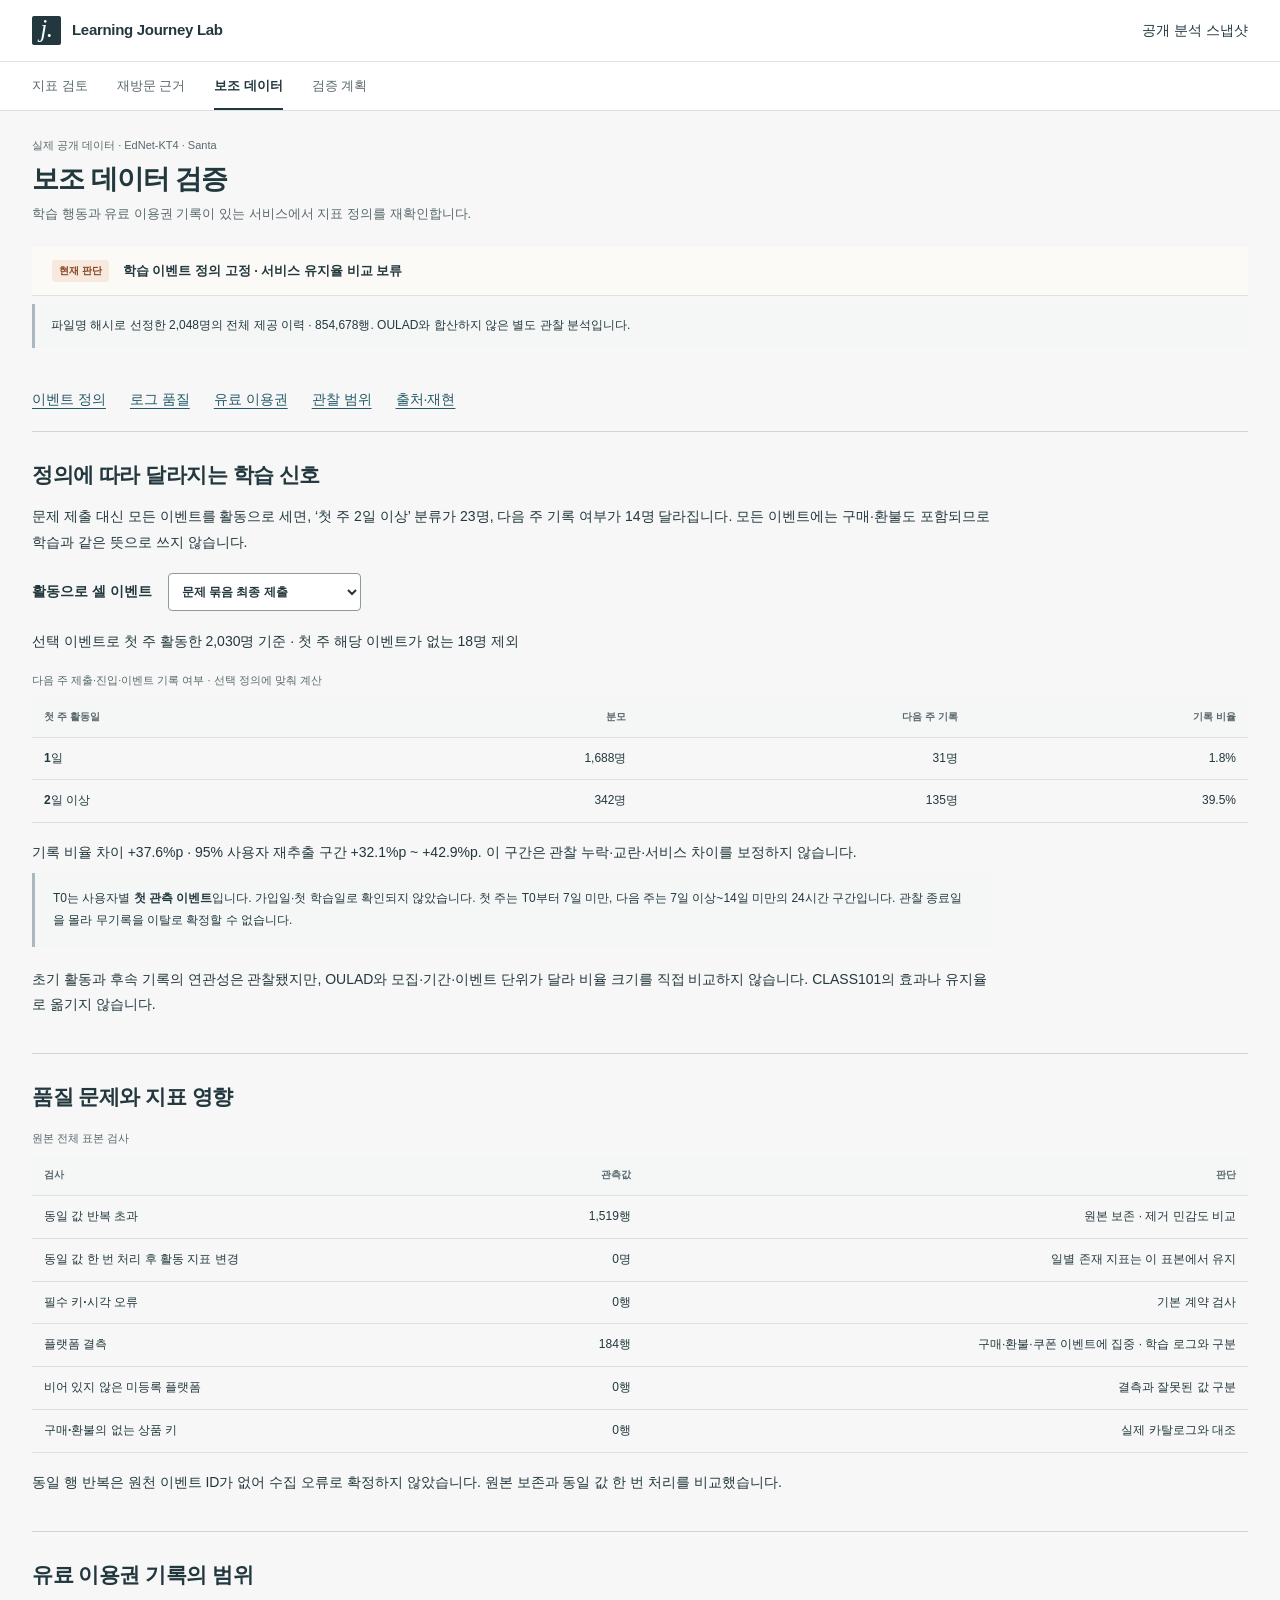
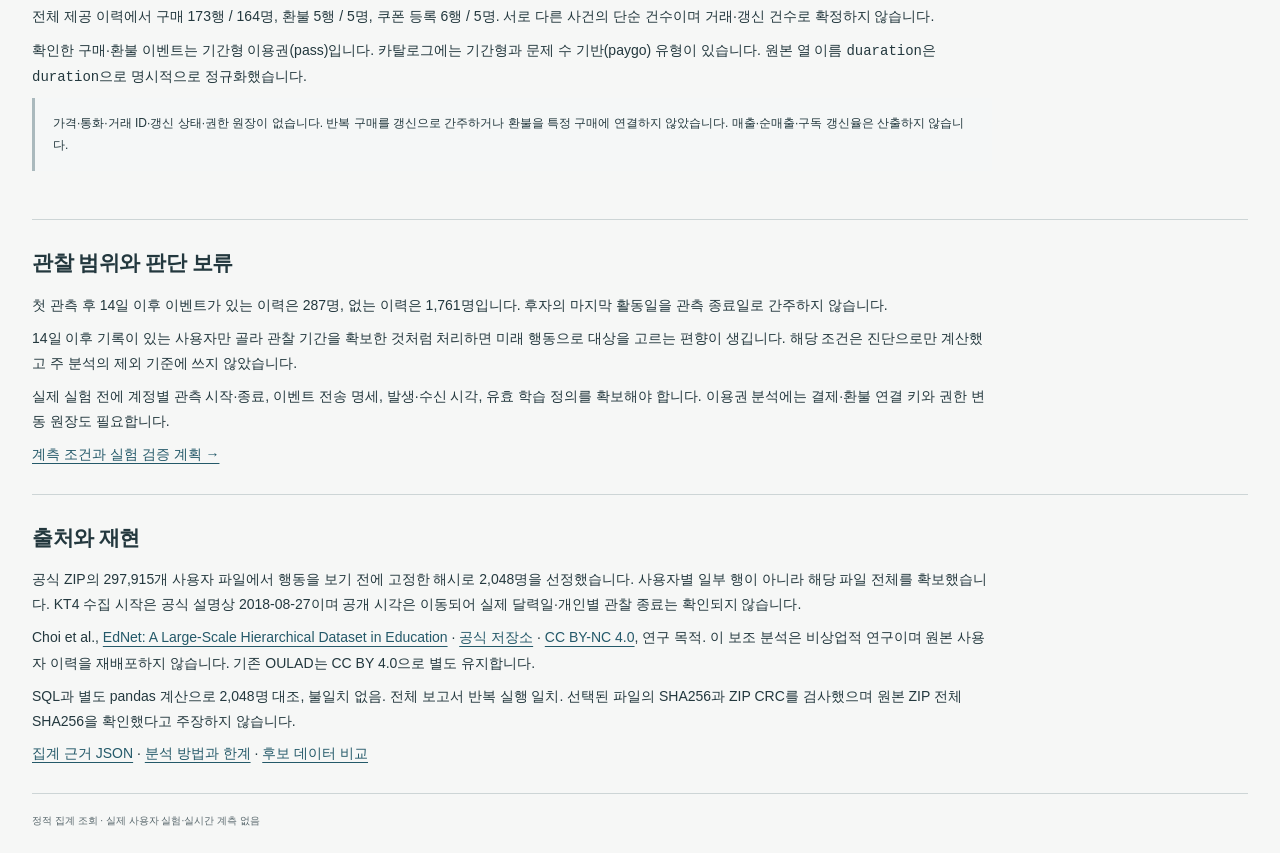
==== web/external.html @ a3a8ba78 "Add pinned EdNet evidence, experiment checks, and honest guided operations practice" ====
<!doctype html><html lang="ko"><head><meta charset="utf-8"><meta name="viewport" content="width=device-width,initial-scale=1"><title>보조 데이터 검증 · Learning Journey Lab</title><link rel="stylesheet" href="style.css"><link rel="stylesheet" href="external.css"><script src="extension-contract.js" defer></script><script src="external.js" defer></script></head><body>
<a class="skip" href="#main">본문으로 이동</a>
<header class="app-header"><a class="brand" href="index.html"><span class="brand-mark" aria-hidden="true">j.</span><span>Learning Journey Lab</span></a><span>공개 분석 스냅샷</span></header>
<nav class="workspace-nav" aria-label="작업 화면"><a href="index.html?view=review">지표 검토</a><a href="index.html?view=analysis">재방문 근거</a><a href="external.html" aria-current="page">보조 데이터</a><a href="index.html?view=plan">검증 계획</a></nav>
<main id="main" tabindex="-1"><div class="page-header"><div><div class="context">실제 공개 데이터 · EdNet-KT4 · Santa</div><h1>보조 데이터 검증</h1><p>학습 행동과 유료 이용권 기록이 있는 서비스에서 지표 정의를 재확인합니다.</p></div></div>
<div id="external-error" class="state" role="alert" hidden><h2>보조 근거 확인 실패</h2><p>파일 연결과 정합성을 확인할 수 없습니다.</p><button id="external-retry" type="button">다시 불러오기</button><a href="index.html?view=analysis">OULAD 분석으로 이동</a></div>
<p id="external-loading" role="status">보조 근거 불러오는 중…</p>
<div id="external-app" hidden>
<div class="decision-strip"><span class="status review">현재 판단</span><strong>학습 이벤트 정의 고정 · 서비스 유지율 비교 보류</strong></div>
<p id="external-summary" class="context-note"></p>
<nav class="evidence-links" aria-label="보조 근거 목차"><a href="#definition">이벤트 정의</a><a href="#quality">로그 품질</a><a href="#payments">유료 이용권</a><a href="#coverage">관찰 범위</a><a href="#source">출처·재현</a></nav>
<section id="definition" class="external-section"><h2>정의에 따라 달라지는 학습 신호</h2><p id="definition-impact"></p><label for="event-definition">활동으로 셀 이벤트 <select id="event-definition"><option value="submit">문제 묶음 최종 제출</option><option value="entry">문제·해설·강의 진입</option><option value="ui">모든 이벤트 · 구매·환불 포함</option></select></label><p id="external-denominator"></p>
<div class="table-wrap" role="region" aria-label="활동군별 다음 주 기록" tabindex="0"><table><caption>다음 주 제출·진입·이벤트 기록 여부 · 선택 정의에 맞춰 계산</caption><thead><tr><th>첫 주 활동일</th><th>분모</th><th>다음 주 기록</th><th>기록 비율</th></tr></thead><tbody id="external-groups"></tbody></table></div><p id="external-difference"></p>
<p class="context-note">T0는 사용자별 <strong>첫 관측 이벤트</strong>입니다. 가입일·첫 학습일로 확인되지 않았습니다. 첫 주는 T0부터 7일 미만, 다음 주는 7일 이상~14일 미만의 24시간 구간입니다. 관찰 종료일을 몰라 무기록을 이탈로 확정할 수 없습니다.</p>
<p>초기 활동과 후속 기록의 연관성은 관찰됐지만, OULAD와 모집·기간·이벤트 단위가 달라 비율 크기를 직접 비교하지 않습니다. CLASS101의 효과나 유지율로 옮기지 않습니다.</p></section>
<section id="quality" class="external-section"><h2>품질 문제와 지표 영향</h2><div class="table-wrap" role="region" aria-label="EdNet 품질 검사" tabindex="0"><table><caption>원본 전체 표본 검사</caption><thead><tr><th>검사</th><th>관측값</th><th>판단</th></tr></thead><tbody id="external-quality"></tbody></table></div><p>동일 행 반복은 원천 이벤트 ID가 없어 수집 오류로 확정하지 않았습니다. 원본 보존과 동일 값 한 번 처리를 비교했습니다.</p></section>
<section id="payments" class="external-section"><h2>유료 이용권 기록의 범위</h2><p id="payment-summary"></p><p>확인한 구매·환불 이벤트는 기간형 이용권(pass)입니다. 카탈로그에는 기간형과 문제 수 기반(paygo) 유형이 있습니다. 원본 열 이름 <code>duaration</code>은 <code>duration</code>으로 명시적으로 정규화했습니다.</p><p class="context-note">가격·통화·거래 ID·갱신 상태·권한 원장이 없습니다. 반복 구매를 갱신으로 간주하거나 환불을 특정 구매에 연결하지 않았습니다. 매출·순매출·구독 갱신율은 산출하지 않습니다.</p></section>
<section id="coverage" class="external-section"><h2>관찰 범위와 판단 보류</h2><p id="coverage-summary"></p><p>14일 이후 기록이 있는 사용자만 골라 관찰 기간을 확보한 것처럼 처리하면 미래 행동으로 대상을 고르는 편향이 생깁니다. 해당 조건은 진단으로만 계산했고 주 분석의 제외 기준에 쓰지 않았습니다.</p><p>실제 실험 전에 계정별 관측 시작·종료, 이벤트 전송 명세, 발생·수신 시각, 유효 학습 정의를 확보해야 합니다. 이용권 분석에는 결제·환불 연결 키와 권한 변동 원장도 필요합니다.</p><a href="index.html?view=plan">계측 조건과 실험 검증 계획 →</a></section>
<section id="source" class="external-section"><h2>출처와 재현</h2><p id="source-summary"></p><p>Choi et al., <a href="https://arxiv.org/abs/1912.03072">EdNet: A Large-Scale Hierarchical Dataset in Education</a> · <a href="https://github.com/riiid/ednet">공식 저장소</a> · <a href="https://creativecommons.org/licenses/by-nc/4.0/">CC BY-NC 4.0</a>, 연구 목적. 이 보조 분석은 비상업적 연구이며 원본 사용자 이력을 재배포하지 않습니다. 기존 OULAD는 CC BY 4.0으로 별도 유지합니다.</p><p id="external-validation"></p><a href="data/ednet_report.json" download>집계 근거 JSON</a> · <a href="https://github.com/sokldjs554/learning-journey-lab/blob/main/docs/ednet-analysis.md">분석 방법과 한계</a> · <a href="https://github.com/sokldjs554/learning-journey-lab/blob/main/docs/data-sources.md">후보 데이터 비교</a></section>
<footer>정적 집계 조회 · 실제 사용자 실험·실시간 계측 없음</footer></div></main></body></html>
---- web/style.css ----
:root{--ink:#23383e;--muted:#59686d;--line:#dce1e1;--paper:#fff;--surface:#f6f7f6;--accent:#a24c25;--accent-bg:#faf0e8;--link:#245969;--blue-bg:#edf3f8}*{box-sizing:border-box}[hidden]{display:none!important}html{scroll-padding-top:20px}body{margin:0;background:var(--surface);color:var(--ink);font:14px/1.65 -apple-system,BlinkMacSystemFont,"Segoe UI","Noto Sans KR",sans-serif}a{color:var(--link);text-underline-offset:4px}button,input,select{font:inherit;color:inherit}button,select{cursor:pointer}button{border:1px solid #c9d2d4;background:white;padding:8px 13px;border-radius:4px;min-height:36px}button:hover{background:#f0f3f3}a:focus-visible,button:focus-visible,select:focus-visible,input:focus-visible,summary:focus-visible,[tabindex]:focus-visible{outline:3px solid #467dba;outline-offset:3px}button[aria-pressed=true]{background:var(--ink);border-color:var(--ink);color:white}.sr-only{position:absolute;width:1px;height:1px;overflow:hidden;clip:rect(0,0,0,0);white-space:nowrap}.skip{position:fixed;top:-100px;left:12px;padding:10px;background:var(--ink);color:white;z-index:30}.skip:focus{top:8px}.app-header{height:62px;background:white;border-bottom:1px solid var(--line);padding:0 32px;display:flex;align-items:center;justify-content:space-between}.brand{display:flex;align-items:center;gap:11px;color:var(--ink);text-decoration:none;font-weight:650;letter-spacing:-.3px;font-size:15px}.brand-mark{width:29px;height:29px;background:var(--ink);color:white;font:italic 25px/25px Georgia;text-align:center;border-radius:2px}.header-meta{display:flex;align-items:center;gap:22px;font-size:11px;color:var(--muted)}.workspace-nav{display:flex;gap:29px;padding:0 32px;background:white;border-bottom:1px solid var(--line);min-height:49px;align-items:stretch}.workspace-nav a{display:flex;align-items:center;text-decoration:none;color:var(--muted);font-size:13px;white-space:nowrap;border-bottom:2px solid transparent;padding:12px 0 10px}.workspace-nav a[aria-current=page]{color:var(--ink);border-bottom-color:var(--ink);font-weight:700}.workspace-nav .lab-nav{margin-left:auto;color:#45627b}.lab-nav span{padding-left:8px}main{max-width:1480px;padding:0 32px;margin:auto;outline:none}.page-header{display:flex;align-items:center;justify-content:space-between;gap:24px;padding:25px 0 23px}.context{display:flex;gap:12px;font-size:11px;color:var(--muted)}.context span+span{border-left:1px solid #c4cdcf;padding-left:12px}h1{font-size:27px;line-height:1.35;letter-spacing:-1px;margin:7px 0 5px;font-weight:720}h1:focus,h2:focus{outline:none}h2{font-size:18px;line-height:1.45;letter-spacing:-.5px;margin:0 0 14px}h3{font-size:14px;margin:0 0 12px}p{margin:8px 0}.page-header p{color:var(--muted);font-size:13px;margin:0}.page-note{font-size:11px;line-height:1.8;color:var(--muted);text-align:right}.view{background:white;border:1px solid var(--line);border-radius:4px;overflow:hidden}.decision-strip{display:flex;align-items:center;gap:14px;padding:13px 20px;border-bottom:1px solid var(--line);background:#fbfaf6;font-size:13px;flex-wrap:wrap}.decision-strip strong{font-weight:650}.decision-strip strong span{color:#9aa4a7;padding:0 8px}.status{display:inline-flex;align-items:center;padding:2px 7px;font-size:10px;font-weight:650;border-radius:3px;white-space:nowrap;line-height:1.8}.status.review{color:#854321;background:#f7e9dd}.status.clear{color:#3f5b50;background:#edf2ee}.status.neutral{color:#53636b;background:#eef1f3}.status.block{color:#9b3030;background:#f8eaea}.decision-counts{margin-left:auto;color:var(--muted);font-size:11px}.review-layout{display:grid;grid-template-columns:310px minmax(0,1fr);min-height:580px}.review-queue{border-right:1px solid var(--line);background:#fcfdfc;display:flex;flex-direction:column}.queue-heading{display:flex;align-items:center;justify-content:space-between;padding:19px 18px 11px}.queue-heading h2{font-size:13px;margin:0}.queue-heading>span{font-size:10px;color:var(--muted)}.queue-tools{display:grid;grid-template-columns:minmax(0,1fr) 104px;gap:7px;padding:0 14px 14px;border-bottom:1px solid var(--line)}.search-label{grid-column:1/-1;font-size:11px;color:var(--muted)}input,select{border:1px solid #c5cfd1;background:white;border-radius:4px;padding:8px 10px;min-height:38px;max-width:100%;font-size:12px}input{min-width:0}.queue-tools select{padding:7px;font-size:11px}#review-list{max-height:510px;overflow:auto}.review-item{display:block;width:100%;border:0;border-bottom:1px solid var(--line);border-radius:0;text-align:left;padding:14px 18px;position:relative;background:transparent;min-height:98px}.review-item:hover{background:#f1f4f3}.review-item[aria-current=true]{background:#f1f4f3;box-shadow:inset 3px 0 0 var(--accent)}.review-item-top{display:flex;align-items:center;justify-content:space-between;gap:8px}.review-item-title{font-size:13px;font-weight:650}.review-item small{display:block;font-size:11px;color:var(--muted);line-height:1.7;margin-top:3px}.review-item .item-next{margin-top:6px;color:var(--link);font-size:11px}.queue-foot{margin:auto 0 0;padding:18px;font-size:10px;color:var(--muted);border-top:1px solid var(--line);line-height:1.8}.review-detail{min-width:0}.detail-heading{padding:24px 28px 18px}.detail-meta{display:flex;align-items:center;gap:9px}.detail-meta code{font-size:10px;color:var(--muted);overflow-wrap:anywhere}.detail-heading h2{font-size:23px;margin:12px 0 5px}.detail-heading p{font-size:13px;color:var(--muted);margin:0}.detail-tabs{display:flex;gap:23px;border-bottom:1px solid var(--line);padding:0 28px}.detail-tabs button{border:0;border-bottom:2px solid transparent;border-radius:0;background:transparent;padding:10px 0;font-size:12px;color:var(--muted)}.detail-tabs button[aria-selected=true]{border-color:var(--ink);color:var(--ink);font-weight:700}#detail-content{padding:24px 28px;min-height:360px;outline:none}.evidence-summary{display:grid;grid-template-columns:1fr 1.5fr;gap:24px;padding-bottom:20px;border-bottom:1px solid var(--line)}.evidence-summary dt{font-size:11px;color:var(--muted);margin-bottom:6px}.evidence-summary dd{margin:0;font-size:13px}.evidence-summary .observed{font-size:31px;line-height:1.3;font-weight:650;font-variant-numeric:tabular-nums;letter-spacing:-.7px}.observed small{font-size:11px;color:var(--muted);font-weight:400;letter-spacing:0;margin-left:8px}.statement{font-size:13px;margin:18px 0;line-height:1.85}.next-step{padding:13px 15px;border-left:3px solid var(--accent);background:#fbf7f2;font-size:12px;display:flex;align-items:center;justify-content:space-between;gap:12px}.text-button{padding:3px 0;border:0;background:transparent;color:var(--link);font-size:12px;text-decoration:underline;text-underline-offset:4px;min-height:32px}.text-button:hover{background:transparent;color:var(--ink)}.source-row{display:flex;justify-content:space-between;align-items:center;margin:22px 0 8px;font-size:11px;gap:10px;color:var(--muted)}.source-row a{font-family:monospace}.sql-details{border-top:1px solid var(--line);margin-top:10px;padding-top:10px;font-size:11px}summary{cursor:pointer;min-height:32px;padding:4px 0;font-weight:600}pre{max-width:100%;overflow:auto;background:#f5f7f7;padding:14px 16px;border:1px solid var(--line);font:11px/1.8 ui-monospace,SFMono-Regular,Consolas,monospace;border-radius:3px;white-space:pre;margin:8px 0}code{font-family:ui-monospace,SFMono-Regular,Consolas,monospace}.sql-line{display:block}.sql-line.current{background:#f8e9d9;color:#6b361b}.line-no{display:inline-block;width:30px;color:#69797d;user-select:none}.caption{font-size:11px;color:var(--muted);line-height:1.85}.table-wrap{max-width:100%;overflow:auto;margin:17px 0}table{border-collapse:collapse;width:100%;text-align:right;font-size:12px;white-space:nowrap;font-variant-numeric:tabular-nums}caption{font-size:11px;white-space:normal;color:var(--muted);text-align:left;padding-bottom:9px}th,td{padding:11px 12px;border-bottom:1px solid var(--line)}thead th{background:#f5f7f7;font-size:10px;font-weight:650;color:var(--muted)}th:first-child,td:first-child{text-align:left}tbody th{font-weight:550}tbody tr:hover{background:#f8f9f8}.table-wrap th:first-child{padding-left:12px}.impact-lead{display:flex;align-items:baseline;gap:12px;margin-bottom:14px}.impact-lead strong{font-size:30px;font-weight:650;letter-spacing:-.8px}.impact-lead span{font-size:12px;color:var(--muted)}.impact-result{border-top:1px solid var(--line);margin-top:17px;padding-top:16px;font-size:13px}.decision-log{margin:0;padding:0;list-style:none}.decision-log li{display:grid;grid-template-columns:95px 1fr;gap:20px;border-bottom:1px solid var(--line);padding:15px 0;font-size:13px}.decision-log li:first-child{padding-top:0}.decision-log b{font-size:11px;font-weight:650;color:var(--muted)}.decision-log p{margin:0}.history-entry{display:flex;gap:12px;align-items:center;border-left:2px solid #ccd4d5;margin-top:15px;padding:8px 14px;font-size:11px}.history-entry p{margin:0}.history-entry code{font-size:10px}.hash{display:block;overflow-wrap:anywhere;font-size:11px;background:#f5f7f7;padding:10px}.mobile-back{display:none}.empty{padding:24px 18px;color:var(--muted);font-size:12px;text-align:center}#view-analysis,#view-runs,#view-plan,#view-lab{padding:23px 28px}.analysis-toolbar{display:flex;justify-content:space-between;align-items:center;gap:20px;padding-bottom:20px;border-bottom:1px solid var(--line)}.analysis-toolbar label{display:flex;align-items:center;gap:14px;font-size:12px;font-weight:600}.analysis-toolbar select{min-width:220px}.scope-definition{font-size:11px;text-align:right;color:var(--muted)}.scope-line{display:flex;align-items:center;gap:14px;font-size:12px;padding:18px 0 8px}.scope-line span{font-size:11px;color:var(--muted)}.denominators{display:flex;gap:35px;flex-wrap:wrap;border-bottom:1px solid var(--line);padding:0 0 20px;margin:8px 0 0}.denominators>div{display:flex;align-items:baseline;gap:10px}.denominators dt{font-size:11px;color:var(--muted)}.denominators dd{margin:0;font-size:19px;font-weight:600;font-variant-numeric:tabular-nums}.denominators small{font-size:10px;font-weight:400;color:var(--muted);margin-left:10px}.analysis-columns{display:grid;grid-template-columns:1fr 1fr;border-bottom:1px solid var(--line)}.analysis-block{padding:24px 0;min-width:0}.analysis-block+.analysis-block{border-left:1px solid var(--line);padding-left:28px;margin-left:28px}.block-heading{display:flex;justify-content:space-between;align-items:center;gap:10px;margin-bottom:20px}.block-heading h2{font-size:16px;margin:0}.bar-row{display:grid;grid-template-columns:100px 1fr 52px;align-items:center;gap:10px;margin:14px 0;font-size:11px}.bar-row span small{display:block;color:var(--muted);font-size:10px}.bar-track{height:17px;background:#eff2f1}.bar-fill{height:100%;background:#466c78}.bar-fill.secondary{background:#aab9bd}.bar-row strong{text-align:right;font-size:12px;font-weight:650;font-variant-numeric:tabular-nums}.estimate{margin-top:20px;display:flex;flex-direction:column;gap:3px}.estimate strong,.content-estimate strong{font-size:24px;font-weight:650;font-variant-numeric:tabular-nums}.estimate span,.content-estimate span{font-size:10px;color:var(--muted)}.content-estimate{display:flex;flex-direction:column;gap:4px}.group-line{display:flex;justify-content:space-between;gap:10px;border-bottom:1px solid var(--line);padding:8px 0;font-size:11px}.group-line small{color:var(--muted)}.day-section{padding:23px 0}.display-switch{display:flex;gap:0}.display-switch button{border-radius:0;min-height:30px;padding:4px 11px;font-size:11px}.display-switch button:first-child{border-radius:3px 0 0 3px}.display-switch button:last-child{border-radius:0 3px 3px 0}.day-bars{display:grid;grid-template-columns:repeat(8,minmax(0,1fr));height:205px;gap:14px;padding:0 10px;margin:15px 0;border-bottom:1px solid var(--line)}.day-col{display:flex;flex-direction:column;align-items:center;justify-content:flex-end;gap:4px;min-width:0;font-size:11px}.day-col strong{font-size:11px;font-weight:550}.day-rect{width:75%;max-width:62px;background:#466c78;min-height:1px}.day-col:first-child .day-rect{background:#aab9bd}.day-col small{font-size:9px;color:var(--muted);white-space:nowrap}.day-label{margin-top:3px}.section-divider{display:flex;justify-content:space-between;gap:10px;border-top:1px solid var(--line);border-bottom:1px solid var(--line);padding:20px 0 14px}.section-divider h2{font-size:16px;margin:0}.section-divider span{font-size:11px;color:var(--muted)}.temporal-line{display:grid;grid-template-columns:1fr auto;gap:3px;font-size:12px;margin:12px 0}.temporal-line strong{font-size:17px;font-weight:600}.temporal-line small{grid-column:1/-1;font-size:10px;color:var(--muted)}.analysis-block p{font-size:12px}.method{border-top:1px solid var(--line);padding:16px 0;font-size:12px}.method p{color:var(--muted);font-size:12px}.table-toolbar{display:flex;justify-content:space-between;align-items:center;gap:15px;margin-top:20px}.table-toolbar h3{margin:0}.table-toolbar label{display:flex;gap:10px;align-items:center;font-size:11px}.table-toolbar input{max-width:200px}.table-link{border:0;background:transparent;padding:2px 0;text-decoration:underline;text-underline-offset:3px;font-size:12px;color:var(--link);min-height:26px}.context-note{background:#f5f7f7;border-left:3px solid #aab9bd;padding:12px 16px;font-size:12px;margin-bottom:20px}.context-note.synthetic{border-color:#728ca6;background:var(--blue-bg);color:#324d67}.run-summary{display:flex;justify-content:space-between;align-items:baseline;gap:15px}.run-summary h2{margin:6px 0}.run-summary p{font-size:12px;color:var(--muted)}.record-grid{display:grid;grid-template-columns:1fr 1fr;gap:40px;padding:25px 0;margin:18px 0;border-top:1px solid var(--line);border-bottom:1px solid var(--line)}.record-grid a{font-size:12px}.file-list{margin:0}.file-list>div{display:flex;justify-content:space-between;border-bottom:1px solid var(--line);padding:10px 0;font-size:12px}.file-list dd{margin:0}.registry a{display:flex;justify-content:space-between;gap:15px;align-items:center;padding:13px 0;border-bottom:1px solid var(--line);font-size:12px;text-decoration:none}.registry small{color:var(--muted);font-size:11px}.plan-item{display:grid;grid-template-columns:40px 1fr;gap:20px;padding:23px 0;border-bottom:1px solid var(--line)}.plan-item:first-of-type{padding-top:0}.priority{font-size:12px;background:#f0f2f2;border:1px solid var(--line);text-align:center;height:31px;line-height:29px;font-family:monospace}.priority.muted{color:var(--muted)}.plan-item h2{font-size:18px;margin:0 0 8px}.plan-item p{font-size:13px;max-width:850px}.plan-item dl{display:grid;grid-template-columns:90px 1fr;gap:8px 15px;font-size:12px;margin:16px 0}.plan-item dt{color:var(--muted)}.plan-item dd{margin:0}.plan-item a{font-size:12px}.sample-controls{display:flex;gap:20px;align-items:end;flex-wrap:wrap;padding:15px 0}.sample-controls label{display:grid;gap:6px;font-size:11px}.sample-controls output{font-size:22px;font-weight:600}.stage-tabs{display:flex;gap:8px;flex-wrap:wrap;margin:20px 0}.stage-tabs button{font-size:12px}.lab-results{display:grid;grid-template-columns:repeat(3,1fr);gap:25px;padding:24px 0;border-top:1px solid var(--line);border-bottom:1px solid var(--line)}.lab-results span{display:block;font-size:11px;color:var(--muted)}.lab-results strong{display:block;font-size:28px;font-weight:650;font-variant-numeric:tabular-nums;margin:6px 0}.lab-results small{display:block;font-size:10px;color:var(--muted)}.lab-explanation{font-size:13px;max-width:850px;margin:20px 0 30px}#fault-rules details{border-top:1px solid var(--line);padding:12px 0;font-size:12px}#fault-rules summary{display:flex;justify-content:space-between;gap:15px}#fault-rules summary span{font-variant-numeric:tabular-nums}footer{display:flex;justify-content:space-between;gap:14px;padding:19px 0 25px;font-size:10px;color:var(--muted)}footer a{display:inline-flex;min-height:28px;align-items:center}footer>span:first-child{padding-top:5px}.state{background:white;border:1px solid var(--line);padding:50px 25px;margin-top:28px;text-align:center}.state h1{font-size:24px}.state p{font-size:13px}.state button{margin-top:12px}
@media(min-width:1500px){.app-header,.workspace-nav{padding-left:max(32px,calc((100vw - 1416px)/2));padding-right:max(32px,calc((100vw - 1416px)/2))}}
@media(max-width:1050px){main{padding:0 22px}.app-header,.workspace-nav{padding-left:22px;padding-right:22px}.review-layout{grid-template-columns:270px minmax(0,1fr)}.detail-heading{padding:21px}.detail-tabs{padding:0 21px}#detail-content{padding:21px}.page-note{display:none}.analysis-columns{grid-template-columns:1fr}.analysis-block+.analysis-block{padding-left:0;margin-left:0;border-left:0;border-top:1px solid var(--line)}.record-grid{gap:25px}.denominators{gap:20px}.review-item{padding:13px 15px}}
@media(max-width:699px){body{font-size:13px}.app-header{height:53px;padding:0 16px}.brand{font-size:13px;gap:8px}.brand-mark{width:25px;height:25px;font-size:23px;line-height:22px}.header-meta>span{display:none}.header-meta{font-size:10px}.workspace-nav{padding:0 16px;gap:22px;overflow-x:auto;min-height:44px}.workspace-nav a{font-size:11px;padding:10px 0 9px;min-height:44px}.workspace-nav .lab-nav{margin-left:0}.lab-nav span{display:none}main{padding:0 14px}.page-header{padding:19px 2px 18px}.context{font-size:9px;gap:8px}.context span+span{padding-left:8px}h1{font-size:24px;margin:8px 0 6px}.page-header p{font-size:12px;max-width:350px;line-height:1.75}.decision-strip{padding:12px 14px;gap:8px;font-size:12px}.decision-strip strong{font-size:12px}.decision-counts{width:100%;margin:0;font-size:10px}.review-layout{display:block;min-height:0}.review-queue{border-right:0}.queue-heading{padding-top:16px}.queue-tools{grid-template-columns:minmax(0,1fr) 110px}.review-item{min-height:100px;padding:14px 17px}.review-item-title{font-size:14px}#review-list{max-height:none}.review-detail{display:none}.mobile-detail .review-detail{display:block}.mobile-detail .review-queue{display:none}.mobile-back{display:inline-flex;margin:13px 17px 0;align-items:center;min-height:38px}.detail-heading{padding:10px 18px 18px}.detail-heading h2{font-size:22px}.detail-meta{flex-wrap:wrap}.detail-question{font-size:12px}.detail-tabs{padding:0 18px;gap:25px}.detail-tabs button{min-height:44px}.detail-tabs:focus-within{overflow:visible}#detail-content{padding:20px 18px;min-height:300px}.evidence-summary{grid-template-columns:1fr;gap:14px;margin-top:0;padding-bottom:16px}.evidence-summary .observed{font-size:30px}.evidence-summary dd{font-size:12px}.next-step{align-items:flex-start;flex-direction:column;gap:5px}.source-row{align-items:flex-start;flex-direction:column;gap:5px}.decision-log li{grid-template-columns:70px 1fr;gap:12px;font-size:12px}.history-entry{align-items:flex-start}.impact-lead{display:block}.impact-lead strong{font-size:27px}.impact-lead span{display:block}.status{font-size:10px}.table-wrap{margin:15px 0}table{font-size:11px}th,td{padding:10px}#view-analysis,#view-runs,#view-plan,#view-lab{padding:18px}.analysis-toolbar{align-items:flex-start;flex-direction:column;gap:12px}.analysis-toolbar label{display:grid;gap:7px;width:100%}.analysis-toolbar select{width:100%;min-width:0}.scope-definition{text-align:left;font-size:10px}.scope-line{align-items:flex-start;flex-direction:column;gap:3px;font-size:12px}.scope-line span{font-size:10px}.denominators{display:grid;gap:8px;padding:10px 0 16px}.denominators>div{justify-content:space-between}.denominators dd{font-size:16px}.denominators small{font-size:9px}.analysis-block{padding:21px 0}.bar-row{grid-template-columns:85px 1fr 48px;font-size:11px;gap:7px}.day-bars{gap:7px;padding:0}.day-col strong{font-size:9px}.day-col small{font-size:8px}.day-col{font-size:10px}.day-section .block-heading{align-items:flex-start;gap:9px}.day-section h2{font-size:14px}.display-switch button{padding:4px 9px;min-height:35px}.section-divider{flex-direction:column;gap:5px}.section-divider span{font-size:10px}.table-toolbar{flex-direction:column;align-items:flex-start}.table-toolbar label{width:100%}.table-toolbar input{flex:1;max-width:none;width:0}.run-summary{display:block}.run-summary p{font-size:11px}.record-grid{grid-template-columns:1fr;gap:25px}.registry a{align-items:flex-start;flex-direction:column;gap:4px}.plan-item{grid-template-columns:30px minmax(0,1fr);gap:13px;padding:22px 0}.plan-item h2{font-size:16px}.plan-item p{font-size:12px}.plan-item dl{grid-template-columns:1fr;gap:3px;font-size:11px}.plan-item dd{margin-bottom:8px}.priority{font-size:11px}.sample-controls{gap:15px}.sample-controls output{font-size:21px}.stage-tabs{gap:6px}.stage-tabs button{font-size:11px;min-height:40px;padding:8px 10px}.lab-results{grid-template-columns:1fr 1fr;gap:18px}.lab-results>div:last-child{grid-column:1/-1;border-top:1px solid var(--line);padding-top:14px}.lab-results strong{font-size:26px}.lab-results small{font-size:10px}.lab-explanation{font-size:12px}#fault-rules summary{font-size:11px;overflow-wrap:anywhere}.context-note{padding:12px;font-size:11px}footer{flex-direction:column;gap:4px;padding:16px 2px 20px;font-size:9px}.state{padding:30px 17px}.state h1{font-size:22px}.queue-foot{font-size:10px}.text-button{min-height:36px}}
@media(prefers-reduced-motion:reduce){*{scroll-behavior:auto!important}}
---- web/external.css ----
.external-section{padding:28px 0;border-bottom:1px solid #cdd5d6;scroll-margin-top:20px}.external-section h2{font-size:21px;margin:0 0 14px}.external-section p{max-width:960px;line-height:1.8}.evidence-links{display:flex;flex-wrap:wrap;gap:24px;padding:20px 0;border-bottom:1px solid #cdd5d6}.external-section select{margin-left:12px;max-width:100%;padding:9px;border:1px solid #8d9b9f;background:white;color:#23383e}.external-section th,.external-section td{white-space:normal}.external-section code{overflow-wrap:anywhere}.external-section label{display:block;font-weight:600;margin:18px 0}.external-section .context-note{padding:15px 18px}@media(max-width:600px){.external-section select{display:block;margin:10px 0 0;width:100%}.evidence-links{gap:16px}.external-section{padding:22px 0}.external-section th,.external-section td{padding:12px 8px}.app-header>span{font-size:11px}}
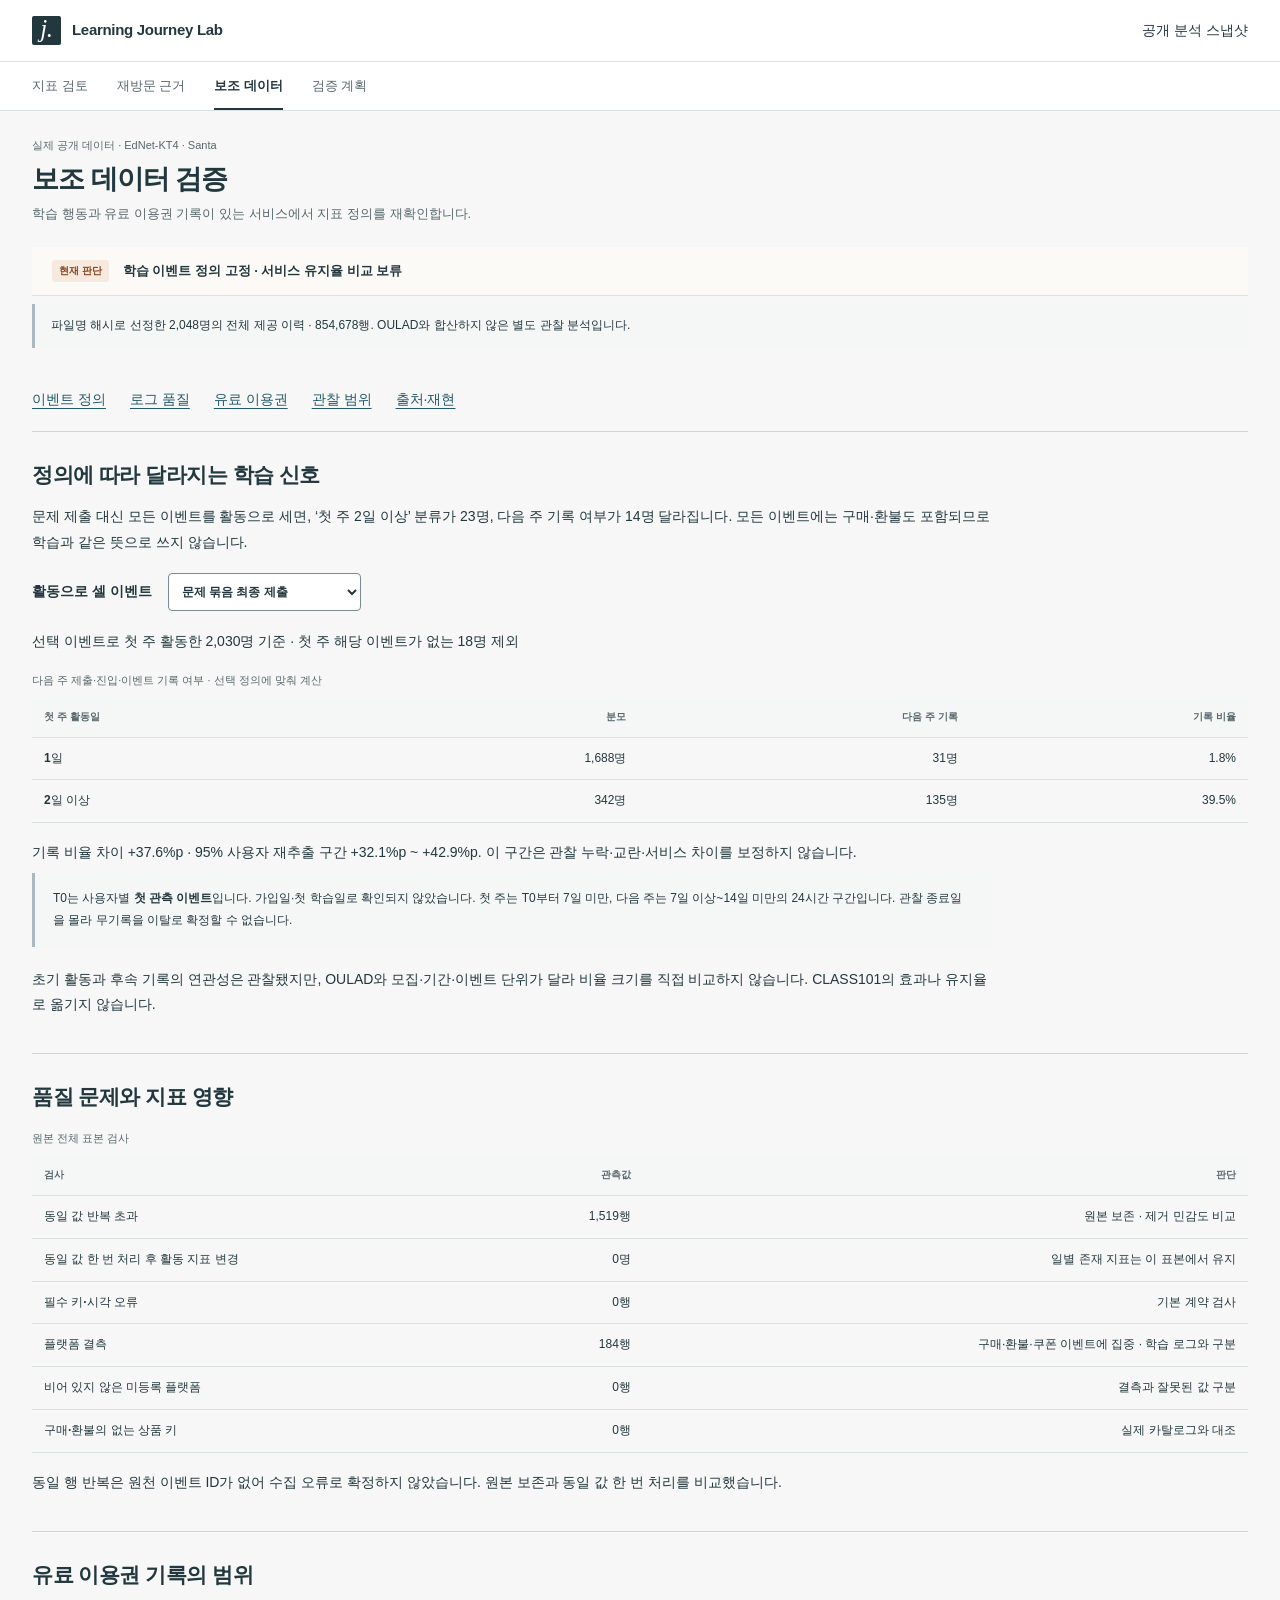
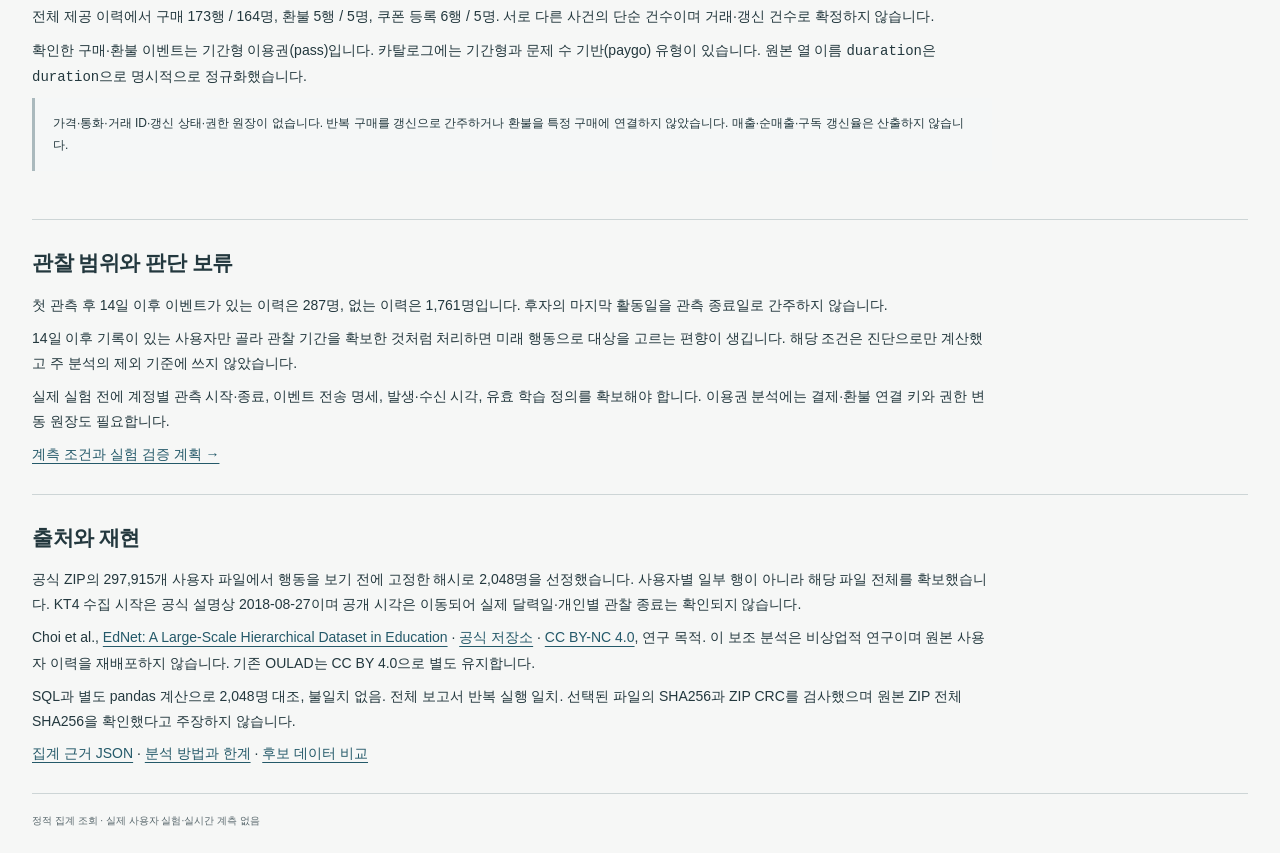
==== commit 95e8c205: "feat: add matched full-workflow study and expand accessibility validation" ====
--- a/web/external.html
+++ b/web/external.html
@@ -2,7 +2,7 @@
 <a class="skip" href="#main">본문으로 이동</a>
 <header class="app-header"><a class="brand" href="index.html"><span class="brand-mark" aria-hidden="true">j.</span><span>Learning Journey Lab</span></a><span>공개 분석 스냅샷</span></header>
 <nav class="workspace-nav" aria-label="작업 화면"><a href="index.html?view=review">지표 검토</a><a href="index.html?view=analysis">재방문 근거</a><a href="external.html" aria-current="page">보조 데이터</a><a href="index.html?view=plan">검증 계획</a></nav>
-<main id="main" tabindex="-1"><div class="page-header"><div><div class="context">실제 공개 데이터 · EdNet-KT4 · Santa</div><h1>보조 데이터 검증</h1><p>학습 행동과 유료 이용권 기록이 있는 서비스에서 지표 정의를 재확인합니다.</p></div></div>
+<main id="main" tabindex="-1"><div class="page-header"><div><div class="context">실제 공개 데이터 · EdNet-KT4 · Santa</div><h1 id="external-title" tabindex="-1">보조 데이터 검증</h1><p>학습 행동과 유료 이용권 기록이 있는 서비스에서 지표 정의를 재확인합니다.</p></div></div>
 <div id="external-error" class="state" role="alert" hidden><h2>보조 근거 확인 실패</h2><p>파일 연결과 정합성을 확인할 수 없습니다.</p><button id="external-retry" type="button">다시 불러오기</button><a href="index.html?view=analysis">OULAD 분석으로 이동</a></div>
 <p id="external-loading" role="status">보조 근거 불러오는 중…</p>
 <div id="external-app" hidden>
--- a/web/style.css
+++ b/web/style.css
@@ -1,5 +1,7 @@
-:root{--ink:#23383e;--muted:#59686d;--line:#dce1e1;--paper:#fff;--surface:#f6f7f6;--accent:#a24c25;--accent-bg:#faf0e8;--link:#245969;--blue-bg:#edf3f8}*{box-sizing:border-box}[hidden]{display:none!important}html{scroll-padding-top:20px}body{margin:0;background:var(--surface);color:var(--ink);font:14px/1.65 -apple-system,BlinkMacSystemFont,"Segoe UI","Noto Sans KR",sans-serif}a{color:var(--link);text-underline-offset:4px}button,input,select{font:inherit;color:inherit}button,select{cursor:pointer}button{border:1px solid #c9d2d4;background:white;padding:8px 13px;border-radius:4px;min-height:36px}button:hover{background:#f0f3f3}a:focus-visible,button:focus-visible,select:focus-visible,input:focus-visible,summary:focus-visible,[tabindex]:focus-visible{outline:3px solid #467dba;outline-offset:3px}button[aria-pressed=true]{background:var(--ink);border-color:var(--ink);color:white}.sr-only{position:absolute;width:1px;height:1px;overflow:hidden;clip:rect(0,0,0,0);white-space:nowrap}.skip{position:fixed;top:-100px;left:12px;padding:10px;background:var(--ink);color:white;z-index:30}.skip:focus{top:8px}.app-header{height:62px;background:white;border-bottom:1px solid var(--line);padding:0 32px;display:flex;align-items:center;justify-content:space-between}.brand{display:flex;align-items:center;gap:11px;color:var(--ink);text-decoration:none;font-weight:650;letter-spacing:-.3px;font-size:15px}.brand-mark{width:29px;height:29px;background:var(--ink);color:white;font:italic 25px/25px Georgia;text-align:center;border-radius:2px}.header-meta{display:flex;align-items:center;gap:22px;font-size:11px;color:var(--muted)}.workspace-nav{display:flex;gap:29px;padding:0 32px;background:white;border-bottom:1px solid var(--line);min-height:49px;align-items:stretch}.workspace-nav a{display:flex;align-items:center;text-decoration:none;color:var(--muted);font-size:13px;white-space:nowrap;border-bottom:2px solid transparent;padding:12px 0 10px}.workspace-nav a[aria-current=page]{color:var(--ink);border-bottom-color:var(--ink);font-weight:700}.workspace-nav .lab-nav{margin-left:auto;color:#45627b}.lab-nav span{padding-left:8px}main{max-width:1480px;padding:0 32px;margin:auto;outline:none}.page-header{display:flex;align-items:center;justify-content:space-between;gap:24px;padding:25px 0 23px}.context{display:flex;gap:12px;font-size:11px;color:var(--muted)}.context span+span{border-left:1px solid #c4cdcf;padding-left:12px}h1{font-size:27px;line-height:1.35;letter-spacing:-1px;margin:7px 0 5px;font-weight:720}h1:focus,h2:focus{outline:none}h2{font-size:18px;line-height:1.45;letter-spacing:-.5px;margin:0 0 14px}h3{font-size:14px;margin:0 0 12px}p{margin:8px 0}.page-header p{color:var(--muted);font-size:13px;margin:0}.page-note{font-size:11px;line-height:1.8;color:var(--muted);text-align:right}.view{background:white;border:1px solid var(--line);border-radius:4px;overflow:hidden}.decision-strip{display:flex;align-items:center;gap:14px;padding:13px 20px;border-bottom:1px solid var(--line);background:#fbfaf6;font-size:13px;flex-wrap:wrap}.decision-strip strong{font-weight:650}.decision-strip strong span{color:#9aa4a7;padding:0 8px}.status{display:inline-flex;align-items:center;padding:2px 7px;font-size:10px;font-weight:650;border-radius:3px;white-space:nowrap;line-height:1.8}.status.review{color:#854321;background:#f7e9dd}.status.clear{color:#3f5b50;background:#edf2ee}.status.neutral{color:#53636b;background:#eef1f3}.status.block{color:#9b3030;background:#f8eaea}.decision-counts{margin-left:auto;color:var(--muted);font-size:11px}.review-layout{display:grid;grid-template-columns:310px minmax(0,1fr);min-height:580px}.review-queue{border-right:1px solid var(--line);background:#fcfdfc;display:flex;flex-direction:column}.queue-heading{display:flex;align-items:center;justify-content:space-between;padding:19px 18px 11px}.queue-heading h2{font-size:13px;margin:0}.queue-heading>span{font-size:10px;color:var(--muted)}.queue-tools{display:grid;grid-template-columns:minmax(0,1fr) 104px;gap:7px;padding:0 14px 14px;border-bottom:1px solid var(--line)}.search-label{grid-column:1/-1;font-size:11px;color:var(--muted)}input,select{border:1px solid #c5cfd1;background:white;border-radius:4px;padding:8px 10px;min-height:38px;max-width:100%;font-size:12px}input{min-width:0}.queue-tools select{padding:7px;font-size:11px}#review-list{max-height:510px;overflow:auto}.review-item{display:block;width:100%;border:0;border-bottom:1px solid var(--line);border-radius:0;text-align:left;padding:14px 18px;position:relative;background:transparent;min-height:98px}.review-item:hover{background:#f1f4f3}.review-item[aria-current=true]{background:#f1f4f3;box-shadow:inset 3px 0 0 var(--accent)}.review-item-top{display:flex;align-items:center;justify-content:space-between;gap:8px}.review-item-title{font-size:13px;font-weight:650}.review-item small{display:block;font-size:11px;color:var(--muted);line-height:1.7;margin-top:3px}.review-item .item-next{margin-top:6px;color:var(--link);font-size:11px}.queue-foot{margin:auto 0 0;padding:18px;font-size:10px;color:var(--muted);border-top:1px solid var(--line);line-height:1.8}.review-detail{min-width:0}.detail-heading{padding:24px 28px 18px}.detail-meta{display:flex;align-items:center;gap:9px}.detail-meta code{font-size:10px;color:var(--muted);overflow-wrap:anywhere}.detail-heading h2{font-size:23px;margin:12px 0 5px}.detail-heading p{font-size:13px;color:var(--muted);margin:0}.detail-tabs{display:flex;gap:23px;border-bottom:1px solid var(--line);padding:0 28px}.detail-tabs button{border:0;border-bottom:2px solid transparent;border-radius:0;background:transparent;padding:10px 0;font-size:12px;color:var(--muted)}.detail-tabs button[aria-selected=true]{border-color:var(--ink);color:var(--ink);font-weight:700}#detail-content{padding:24px 28px;min-height:360px;outline:none}.evidence-summary{display:grid;grid-template-columns:1fr 1.5fr;gap:24px;padding-bottom:20px;border-bottom:1px solid var(--line)}.evidence-summary dt{font-size:11px;color:var(--muted);margin-bottom:6px}.evidence-summary dd{margin:0;font-size:13px}.evidence-summary .observed{font-size:31px;line-height:1.3;font-weight:650;font-variant-numeric:tabular-nums;letter-spacing:-.7px}.observed small{font-size:11px;color:var(--muted);font-weight:400;letter-spacing:0;margin-left:8px}.statement{font-size:13px;margin:18px 0;line-height:1.85}.next-step{padding:13px 15px;border-left:3px solid var(--accent);background:#fbf7f2;font-size:12px;display:flex;align-items:center;justify-content:space-between;gap:12px}.text-button{padding:3px 0;border:0;background:transparent;color:var(--link);font-size:12px;text-decoration:underline;text-underline-offset:4px;min-height:32px}.text-button:hover{background:transparent;color:var(--ink)}.source-row{display:flex;justify-content:space-between;align-items:center;margin:22px 0 8px;font-size:11px;gap:10px;color:var(--muted)}.source-row a{font-family:monospace}.sql-details{border-top:1px solid var(--line);margin-top:10px;padding-top:10px;font-size:11px}summary{cursor:pointer;min-height:32px;padding:4px 0;font-weight:600}pre{max-width:100%;overflow:auto;background:#f5f7f7;padding:14px 16px;border:1px solid var(--line);font:11px/1.8 ui-monospace,SFMono-Regular,Consolas,monospace;border-radius:3px;white-space:pre;margin:8px 0}code{font-family:ui-monospace,SFMono-Regular,Consolas,monospace}.sql-line{display:block}.sql-line.current{background:#f8e9d9;color:#6b361b}.line-no{display:inline-block;width:30px;color:#69797d;user-select:none}.caption{font-size:11px;color:var(--muted);line-height:1.85}.table-wrap{max-width:100%;overflow:auto;margin:17px 0}table{border-collapse:collapse;width:100%;text-align:right;font-size:12px;white-space:nowrap;font-variant-numeric:tabular-nums}caption{font-size:11px;white-space:normal;color:var(--muted);text-align:left;padding-bottom:9px}th,td{padding:11px 12px;border-bottom:1px solid var(--line)}thead th{background:#f5f7f7;font-size:10px;font-weight:650;color:var(--muted)}th:first-child,td:first-child{text-align:left}tbody th{font-weight:550}tbody tr:hover{background:#f8f9f8}.table-wrap th:first-child{padding-left:12px}.impact-lead{display:flex;align-items:baseline;gap:12px;margin-bottom:14px}.impact-lead strong{font-size:30px;font-weight:650;letter-spacing:-.8px}.impact-lead span{font-size:12px;color:var(--muted)}.impact-result{border-top:1px solid var(--line);margin-top:17px;padding-top:16px;font-size:13px}.decision-log{margin:0;padding:0;list-style:none}.decision-log li{display:grid;grid-template-columns:95px 1fr;gap:20px;border-bottom:1px solid var(--line);padding:15px 0;font-size:13px}.decision-log li:first-child{padding-top:0}.decision-log b{font-size:11px;font-weight:650;color:var(--muted)}.decision-log p{margin:0}.history-entry{display:flex;gap:12px;align-items:center;border-left:2px solid #ccd4d5;margin-top:15px;padding:8px 14px;font-size:11px}.history-entry p{margin:0}.history-entry code{font-size:10px}.hash{display:block;overflow-wrap:anywhere;font-size:11px;background:#f5f7f7;padding:10px}.mobile-back{display:none}.empty{padding:24px 18px;color:var(--muted);font-size:12px;text-align:center}#view-analysis,#view-runs,#view-plan,#view-lab{padding:23px 28px}.analysis-toolbar{display:flex;justify-content:space-between;align-items:center;gap:20px;padding-bottom:20px;border-bottom:1px solid var(--line)}.analysis-toolbar label{display:flex;align-items:center;gap:14px;font-size:12px;font-weight:600}.analysis-toolbar select{min-width:220px}.scope-definition{font-size:11px;text-align:right;color:var(--muted)}.scope-line{display:flex;align-items:center;gap:14px;font-size:12px;padding:18px 0 8px}.scope-line span{font-size:11px;color:var(--muted)}.denominators{display:flex;gap:35px;flex-wrap:wrap;border-bottom:1px solid var(--line);padding:0 0 20px;margin:8px 0 0}.denominators>div{display:flex;align-items:baseline;gap:10px}.denominators dt{font-size:11px;color:var(--muted)}.denominators dd{margin:0;font-size:19px;font-weight:600;font-variant-numeric:tabular-nums}.denominators small{font-size:10px;font-weight:400;color:var(--muted);margin-left:10px}.analysis-columns{display:grid;grid-template-columns:1fr 1fr;border-bottom:1px solid var(--line)}.analysis-block{padding:24px 0;min-width:0}.analysis-block+.analysis-block{border-left:1px solid var(--line);padding-left:28px;margin-left:28px}.block-heading{display:flex;justify-content:space-between;align-items:center;gap:10px;margin-bottom:20px}.block-heading h2{font-size:16px;margin:0}.bar-row{display:grid;grid-template-columns:100px 1fr 52px;align-items:center;gap:10px;margin:14px 0;font-size:11px}.bar-row span small{display:block;color:var(--muted);font-size:10px}.bar-track{height:17px;background:#eff2f1}.bar-fill{height:100%;background:#466c78}.bar-fill.secondary{background:#aab9bd}.bar-row strong{text-align:right;font-size:12px;font-weight:650;font-variant-numeric:tabular-nums}.estimate{margin-top:20px;display:flex;flex-direction:column;gap:3px}.estimate strong,.content-estimate strong{font-size:24px;font-weight:650;font-variant-numeric:tabular-nums}.estimate span,.content-estimate span{font-size:10px;color:var(--muted)}.content-estimate{display:flex;flex-direction:column;gap:4px}.group-line{display:flex;justify-content:space-between;gap:10px;border-bottom:1px solid var(--line);padding:8px 0;font-size:11px}.group-line small{color:var(--muted)}.day-section{padding:23px 0}.display-switch{display:flex;gap:0}.display-switch button{border-radius:0;min-height:30px;padding:4px 11px;font-size:11px}.display-switch button:first-child{border-radius:3px 0 0 3px}.display-switch button:last-child{border-radius:0 3px 3px 0}.day-bars{display:grid;grid-template-columns:repeat(8,minmax(0,1fr));height:205px;gap:14px;padding:0 10px;margin:15px 0;border-bottom:1px solid var(--line)}.day-col{display:flex;flex-direction:column;align-items:center;justify-content:flex-end;gap:4px;min-width:0;font-size:11px}.day-col strong{font-size:11px;font-weight:550}.day-rect{width:75%;max-width:62px;background:#466c78;min-height:1px}.day-col:first-child .day-rect{background:#aab9bd}.day-col small{font-size:9px;color:var(--muted);white-space:nowrap}.day-label{margin-top:3px}.section-divider{display:flex;justify-content:space-between;gap:10px;border-top:1px solid var(--line);border-bottom:1px solid var(--line);padding:20px 0 14px}.section-divider h2{font-size:16px;margin:0}.section-divider span{font-size:11px;color:var(--muted)}.temporal-line{display:grid;grid-template-columns:1fr auto;gap:3px;font-size:12px;margin:12px 0}.temporal-line strong{font-size:17px;font-weight:600}.temporal-line small{grid-column:1/-1;font-size:10px;color:var(--muted)}.analysis-block p{font-size:12px}.method{border-top:1px solid var(--line);padding:16px 0;font-size:12px}.method p{color:var(--muted);font-size:12px}.table-toolbar{display:flex;justify-content:space-between;align-items:center;gap:15px;margin-top:20px}.table-toolbar h3{margin:0}.table-toolbar label{display:flex;gap:10px;align-items:center;font-size:11px}.table-toolbar input{max-width:200px}.table-link{border:0;background:transparent;padding:2px 0;text-decoration:underline;text-underline-offset:3px;font-size:12px;color:var(--link);min-height:26px}.context-note{background:#f5f7f7;border-left:3px solid #aab9bd;padding:12px 16px;font-size:12px;margin-bottom:20px}.context-note.synthetic{border-color:#728ca6;background:var(--blue-bg);color:#324d67}.run-summary{display:flex;justify-content:space-between;align-items:baseline;gap:15px}.run-summary h2{margin:6px 0}.run-summary p{font-size:12px;color:var(--muted)}.record-grid{display:grid;grid-template-columns:1fr 1fr;gap:40px;padding:25px 0;margin:18px 0;border-top:1px solid var(--line);border-bottom:1px solid var(--line)}.record-grid a{font-size:12px}.file-list{margin:0}.file-list>div{display:flex;justify-content:space-between;border-bottom:1px solid var(--line);padding:10px 0;font-size:12px}.file-list dd{margin:0}.registry a{display:flex;justify-content:space-between;gap:15px;align-items:center;padding:13px 0;border-bottom:1px solid var(--line);font-size:12px;text-decoration:none}.registry small{color:var(--muted);font-size:11px}.plan-item{display:grid;grid-template-columns:40px 1fr;gap:20px;padding:23px 0;border-bottom:1px solid var(--line)}.plan-item:first-of-type{padding-top:0}.priority{font-size:12px;background:#f0f2f2;border:1px solid var(--line);text-align:center;height:31px;line-height:29px;font-family:monospace}.priority.muted{color:var(--muted)}.plan-item h2{font-size:18px;margin:0 0 8px}.plan-item p{font-size:13px;max-width:850px}.plan-item dl{display:grid;grid-template-columns:90px 1fr;gap:8px 15px;font-size:12px;margin:16px 0}.plan-item dt{color:var(--muted)}.plan-item dd{margin:0}.plan-item a{font-size:12px}.sample-controls{display:flex;gap:20px;align-items:end;flex-wrap:wrap;padding:15px 0}.sample-controls label{display:grid;gap:6px;font-size:11px}.sample-controls output{font-size:22px;font-weight:600}.stage-tabs{display:flex;gap:8px;flex-wrap:wrap;margin:20px 0}.stage-tabs button{font-size:12px}.lab-results{display:grid;grid-template-columns:repeat(3,1fr);gap:25px;padding:24px 0;border-top:1px solid var(--line);border-bottom:1px solid var(--line)}.lab-results span{display:block;font-size:11px;color:var(--muted)}.lab-results strong{display:block;font-size:28px;font-weight:650;font-variant-numeric:tabular-nums;margin:6px 0}.lab-results small{display:block;font-size:10px;color:var(--muted)}.lab-explanation{font-size:13px;max-width:850px;margin:20px 0 30px}#fault-rules details{border-top:1px solid var(--line);padding:12px 0;font-size:12px}#fault-rules summary{display:flex;justify-content:space-between;gap:15px}#fault-rules summary span{font-variant-numeric:tabular-nums}footer{display:flex;justify-content:space-between;gap:14px;padding:19px 0 25px;font-size:10px;color:var(--muted)}footer a{display:inline-flex;min-height:28px;align-items:center}footer>span:first-child{padding-top:5px}.state{background:white;border:1px solid var(--line);padding:50px 25px;margin-top:28px;text-align:center}.state h1{font-size:24px}.state p{font-size:13px}.state button{margin-top:12px}
+:root{--ink:#23383e;--muted:#59686d;--line:#dce1e1;--paper:#fff;--surface:#f6f7f6;--accent:#a24c25;--accent-bg:#faf0e8;--link:#245969;--blue-bg:#edf3f8}*{box-sizing:border-box}[hidden]{display:none!important}html{scroll-padding-top:20px}body{margin:0;background:var(--surface);color:var(--ink);font:14px/1.65 -apple-system,BlinkMacSystemFont,"Segoe UI","Noto Sans KR",sans-serif}a{color:var(--link);text-underline-offset:4px}button,input,select{font:inherit;color:inherit}button,select{cursor:pointer}button{border:1px solid #c9d2d4;background:white;padding:8px 13px;border-radius:4px;min-height:36px}button:hover{background:#f0f3f3}a:focus-visible,button:focus-visible,select:focus-visible,input:focus-visible,summary:focus-visible,[tabindex]:focus-visible{outline:3px solid #467dba;outline-offset:3px}button[aria-pressed=true]{background:var(--ink);border-color:var(--ink);color:white}.sr-only{position:absolute;width:1px;height:1px;overflow:hidden;clip:rect(0,0,0,0);white-space:nowrap}.skip{position:fixed;top:-100px;left:12px;padding:10px;background:var(--ink);color:white;z-index:30}.skip:focus{top:8px}.app-header{height:62px;background:white;border-bottom:1px solid var(--line);padding:0 32px;display:flex;align-items:center;justify-content:space-between}.brand{display:flex;align-items:center;gap:11px;color:var(--ink);text-decoration:none;font-weight:650;letter-spacing:-.3px;font-size:15px}.brand-mark{width:29px;height:29px;background:var(--ink);color:white;font:italic 25px/25px Georgia;text-align:center;border-radius:2px}.header-meta{display:flex;align-items:center;gap:22px;font-size:11px;color:var(--muted)}.workspace-nav{display:flex;gap:29px;padding:0 32px;background:white;border-bottom:1px solid var(--line);min-height:49px;align-items:stretch}.workspace-nav a{display:flex;align-items:center;text-decoration:none;color:var(--muted);font-size:13px;white-space:nowrap;border-bottom:2px solid transparent;padding:12px 0 10px}.workspace-nav a[aria-current=page]{color:var(--ink);border-bottom-color:var(--ink);font-weight:700}.workspace-nav .lab-nav{margin-left:auto;color:#45627b}.lab-nav span{padding-left:8px}main{max-width:1480px;padding:0 32px;margin:auto;outline:none}.page-header{display:flex;align-items:center;justify-content:space-between;gap:24px;padding:25px 0 23px}.context{display:flex;gap:12px;font-size:11px;color:var(--muted)}.context span+span{border-left:1px solid #c4cdcf;padding-left:12px}h1{font-size:27px;line-height:1.35;letter-spacing:-1px;margin:7px 0 5px;font-weight:720}h1:focus,h2:focus{outline:none}h2{font-size:18px;line-height:1.45;letter-spacing:-.5px;margin:0 0 14px}h3{font-size:14px;margin:0 0 12px}p{margin:8px 0}.page-header p{color:var(--muted);font-size:13px;margin:0}.page-note{font-size:11px;line-height:1.8;color:var(--muted);text-align:right}.view{background:white;border:1px solid var(--line);border-radius:4px;overflow:hidden}.decision-strip{display:flex;align-items:center;gap:14px;padding:13px 20px;border-bottom:1px solid var(--line);background:#fbfaf6;font-size:13px;flex-wrap:wrap}.decision-strip strong{font-weight:650}.decision-strip strong span{color:#9aa4a7;padding:0 8px}.status{display:inline-flex;align-items:center;padding:2px 7px;font-size:10px;font-weight:650;border-radius:3px;white-space:nowrap;line-height:1.8}.status.review{color:#854321;background:#f7e9dd}.status.clear{color:#3f5b50;background:#edf2ee}.status.neutral{color:#53636b;background:#eef1f3}.status.block{color:#9b3030;background:#f8eaea}.decision-counts{margin-left:auto;color:var(--muted);font-size:11px}.review-layout{display:grid;grid-template-columns:310px minmax(0,1fr);min-height:580px}.review-queue{border-right:1px solid var(--line);background:#fcfdfc;display:flex;flex-direction:column}.queue-heading{display:flex;align-items:center;justify-content:space-between;padding:19px 18px 11px}.queue-heading h2{font-size:13px;margin:0}.queue-heading>span{font-size:10px;color:var(--muted)}.queue-tools{display:grid;grid-template-columns:minmax(0,1fr) max-content;gap:7px;padding:0 14px 14px;border-bottom:1px solid var(--line)}.search-label{grid-column:1/-1;font-size:11px;color:var(--muted)}input,select{border:1px solid #7b8b90;background:white;border-radius:4px;padding:8px 10px;min-height:38px;max-width:100%;font-size:12px}input{min-width:0}.queue-tools select{padding:7px;font-size:11px}#review-list{max-height:510px;overflow:auto}.review-item{display:block;width:100%;border:0;border-bottom:1px solid var(--line);border-radius:0;text-align:left;padding:14px 18px;position:relative;background:transparent;min-height:98px}.review-item:hover{background:#f1f4f3}.review-item[aria-current=true]{background:#f1f4f3;box-shadow:inset 3px 0 0 var(--accent)}.review-item-top{display:flex;align-items:center;justify-content:space-between;gap:8px}.review-item-title{font-size:13px;font-weight:650}.review-item small{display:block;font-size:11px;color:var(--muted);line-height:1.7;margin-top:3px}.review-item .item-next{margin-top:6px;color:var(--link);font-size:11px}.queue-foot{margin:auto 0 0;padding:18px;font-size:10px;color:var(--muted);border-top:1px solid var(--line);line-height:1.8}.review-detail{min-width:0}.detail-heading{padding:24px 28px 18px}.detail-meta{display:flex;align-items:center;gap:9px}.detail-meta code{font-size:10px;color:var(--muted);overflow-wrap:anywhere}.detail-heading h2{font-size:23px;margin:12px 0 5px}.detail-heading p{font-size:13px;color:var(--muted);margin:0}.detail-tabs{display:flex;gap:23px;border-bottom:1px solid var(--line);padding:0 28px}.detail-tabs button{border:0;border-bottom:2px solid transparent;border-radius:0;background:transparent;padding:10px 0;font-size:12px;color:var(--muted)}.detail-tabs button[aria-selected=true]{border-color:var(--ink);color:var(--ink);font-weight:700}#detail-content{padding:24px 28px;min-height:360px;outline:none}.evidence-summary{display:grid;grid-template-columns:1fr 1.5fr;gap:24px;padding-bottom:20px;border-bottom:1px solid var(--line)}.evidence-summary dt{font-size:11px;color:var(--muted);margin-bottom:6px}.evidence-summary dd{margin:0;font-size:13px}.evidence-summary .observed{font-size:31px;line-height:1.3;font-weight:650;font-variant-numeric:tabular-nums;letter-spacing:-.7px}.observed small{font-size:11px;color:var(--muted);font-weight:400;letter-spacing:0;margin-left:8px}.statement{font-size:13px;margin:18px 0;line-height:1.85}.next-step{padding:13px 15px;border-left:3px solid var(--accent);background:#fbf7f2;font-size:12px;display:flex;align-items:center;justify-content:space-between;gap:12px}.text-button{padding:3px 0;border:0;background:transparent;color:var(--link);font-size:12px;text-decoration:underline;text-underline-offset:4px;min-height:32px}.text-button:hover{background:transparent;color:var(--ink)}.source-row{display:flex;justify-content:space-between;align-items:center;margin:22px 0 8px;font-size:11px;gap:10px;color:var(--muted)}.source-row a{font-family:monospace}.sql-details{border-top:1px solid var(--line);margin-top:10px;padding-top:10px;font-size:11px}summary{cursor:pointer;min-height:32px;padding:4px 0;font-weight:600}pre{max-width:100%;overflow:auto;background:#f5f7f7;padding:14px 16px;border:1px solid var(--line);font:11px/1.8 ui-monospace,SFMono-Regular,Consolas,monospace;border-radius:3px;white-space:pre;margin:8px 0}code{font-family:ui-monospace,SFMono-Regular,Consolas,monospace}.sql-line{display:block}.sql-line.current{background:#f8e9d9;color:#6b361b}.line-no{display:inline-block;width:30px;color:#69797d;user-select:none}.caption{font-size:11px;color:var(--muted);line-height:1.85}.table-wrap{max-width:100%;overflow:auto;margin:17px 0}table{border-collapse:collapse;width:100%;text-align:right;font-size:12px;white-space:nowrap;font-variant-numeric:tabular-nums}caption{font-size:11px;white-space:normal;color:var(--muted);text-align:left;padding-bottom:9px}th,td{padding:11px 12px;border-bottom:1px solid var(--line)}thead th{background:#f5f7f7;font-size:10px;font-weight:650;color:var(--muted)}th:first-child,td:first-child{text-align:left}tbody th{font-weight:550}tbody tr:hover{background:#f8f9f8}.table-wrap th:first-child{padding-left:12px}.impact-lead{display:flex;align-items:baseline;gap:12px;margin-bottom:14px}.impact-lead strong{font-size:30px;font-weight:650;letter-spacing:-.8px}.impact-lead span{font-size:12px;color:var(--muted)}.impact-result{border-top:1px solid var(--line);margin-top:17px;padding-top:16px;font-size:13px}.decision-log{margin:0;padding:0;list-style:none}.decision-log li{display:grid;grid-template-columns:95px 1fr;gap:20px;border-bottom:1px solid var(--line);padding:15px 0;font-size:13px}.decision-log li:first-child{padding-top:0}.decision-log b{font-size:11px;font-weight:650;color:var(--muted)}.decision-log p{margin:0}.history-entry{display:flex;gap:12px;align-items:center;border-left:2px solid #ccd4d5;margin-top:15px;padding:8px 14px;font-size:11px}.history-entry p{margin:0}.history-entry code{font-size:10px}.hash{display:block;overflow-wrap:anywhere;font-size:11px;background:#f5f7f7;padding:10px}.mobile-back{display:none}.empty{padding:24px 18px;color:var(--muted);font-size:12px;text-align:center}#view-analysis,#view-runs,#view-plan,#view-lab{padding:23px 28px}.analysis-toolbar{display:flex;justify-content:space-between;align-items:center;gap:20px;padding-bottom:20px;border-bottom:1px solid var(--line)}.analysis-toolbar label{display:flex;align-items:center;gap:14px;font-size:12px;font-weight:600}.analysis-toolbar select{min-width:220px}.scope-definition{font-size:11px;text-align:right;color:var(--muted)}.scope-line{display:flex;align-items:center;gap:14px;font-size:12px;padding:18px 0 8px}.scope-line span{font-size:11px;color:var(--muted)}.denominators{display:flex;gap:35px;flex-wrap:wrap;border-bottom:1px solid var(--line);padding:0 0 20px;margin:8px 0 0}.denominators>div{display:flex;align-items:baseline;gap:10px}.denominators dt{font-size:11px;color:var(--muted)}.denominators dd{margin:0;font-size:19px;font-weight:600;font-variant-numeric:tabular-nums}.denominators small{font-size:10px;font-weight:400;color:var(--muted);margin-left:10px}.analysis-columns{display:grid;grid-template-columns:1fr 1fr;border-bottom:1px solid var(--line)}.analysis-block{padding:24px 0;min-width:0}.analysis-block+.analysis-block{border-left:1px solid var(--line);padding-left:28px;margin-left:28px}.block-heading{display:flex;justify-content:space-between;align-items:center;gap:10px;margin-bottom:20px}.block-heading h2{font-size:16px;margin:0}.bar-row{display:grid;grid-template-columns:100px 1fr 52px;align-items:center;gap:10px;margin:14px 0;font-size:11px}.bar-row span small{display:block;color:var(--muted);font-size:10px}.bar-track{height:17px;background:#eff2f1}.bar-fill{height:100%;background:#466c78}.bar-fill.secondary{background:#aab9bd}.bar-row strong{text-align:right;font-size:12px;font-weight:650;font-variant-numeric:tabular-nums}.estimate{margin-top:20px;display:flex;flex-direction:column;gap:3px}.estimate strong,.content-estimate strong{font-size:24px;font-weight:650;font-variant-numeric:tabular-nums}.estimate span,.content-estimate span{font-size:10px;color:var(--muted)}.content-estimate{display:flex;flex-direction:column;gap:4px}.group-line{display:flex;justify-content:space-between;gap:10px;border-bottom:1px solid var(--line);padding:8px 0;font-size:11px}.group-line small{color:var(--muted)}.day-section{padding:23px 0}.display-switch{display:flex;gap:0}.display-switch button{border-radius:0;min-height:30px;padding:4px 11px;font-size:11px}.display-switch button:first-child{border-radius:3px 0 0 3px}.display-switch button:last-child{border-radius:0 3px 3px 0}.day-bars{display:grid;grid-template-columns:repeat(8,minmax(0,1fr));height:205px;gap:14px;padding:0 10px;margin:15px 0;border-bottom:1px solid var(--line)}.day-col{display:flex;flex-direction:column;align-items:center;justify-content:flex-end;gap:4px;min-width:0;font-size:11px}.day-col strong{font-size:11px;font-weight:550}.day-rect{width:75%;max-width:62px;background:#466c78;min-height:1px}.day-col:first-child .day-rect{background:#aab9bd}.day-col small{font-size:9px;color:var(--muted);white-space:nowrap}.day-label{margin-top:3px}.section-divider{display:flex;justify-content:space-between;gap:10px;border-top:1px solid var(--line);border-bottom:1px solid var(--line);padding:20px 0 14px}.section-divider h2{font-size:16px;margin:0}.section-divider span{font-size:11px;color:var(--muted)}.temporal-line{display:grid;grid-template-columns:1fr auto;gap:3px;font-size:12px;margin:12px 0}.temporal-line strong{font-size:17px;font-weight:600}.temporal-line small{grid-column:1/-1;font-size:10px;color:var(--muted)}.analysis-block p{font-size:12px}.method{border-top:1px solid var(--line);padding:16px 0;font-size:12px}.method p{color:var(--muted);font-size:12px}.table-toolbar{display:flex;justify-content:space-between;align-items:center;gap:15px;margin-top:20px}.table-toolbar h3{margin:0}.table-toolbar label{display:flex;gap:10px;align-items:center;font-size:11px}.table-toolbar input{max-width:200px}.table-link{border:0;background:transparent;padding:2px 0;text-decoration:underline;text-underline-offset:3px;font-size:12px;color:var(--link);min-height:26px}.context-note{background:#f5f7f7;border-left:3px solid #aab9bd;padding:12px 16px;font-size:12px;margin-bottom:20px}.context-note.synthetic{border-color:#728ca6;background:var(--blue-bg);color:#324d67}.run-summary{display:flex;justify-content:space-between;align-items:baseline;gap:15px}.run-summary h2{margin:6px 0}.run-summary p{font-size:12px;color:var(--muted)}.record-grid{display:grid;grid-template-columns:1fr 1fr;gap:40px;padding:25px 0;margin:18px 0;border-top:1px solid var(--line);border-bottom:1px solid var(--line)}.record-grid a{font-size:12px}.file-list{margin:0}.file-list>div{display:flex;justify-content:space-between;border-bottom:1px solid var(--line);padding:10px 0;font-size:12px}.file-list dd{margin:0}.registry a{display:flex;justify-content:space-between;gap:15px;align-items:center;padding:13px 0;border-bottom:1px solid var(--line);font-size:12px;text-decoration:none}.registry small{color:var(--muted);font-size:11px}.plan-item{display:grid;grid-template-columns:40px 1fr;gap:20px;padding:23px 0;border-bottom:1px solid var(--line)}.plan-item:first-of-type{padding-top:0}.priority{font-size:12px;background:#f0f2f2;border:1px solid var(--line);text-align:center;height:31px;line-height:29px;font-family:monospace}.priority.muted{color:var(--muted)}.plan-item h2{font-size:18px;margin:0 0 8px}.plan-item p{font-size:13px;max-width:850px}.plan-item dl{display:grid;grid-template-columns:90px 1fr;gap:8px 15px;font-size:12px;margin:16px 0}.plan-item dt{color:var(--muted)}.plan-item dd{margin:0}.plan-item a{font-size:12px}.sample-controls{display:flex;gap:20px;align-items:end;flex-wrap:wrap;padding:15px 0}.sample-controls label{display:grid;gap:6px;font-size:11px}.sample-controls output{font-size:22px;font-weight:600}.stage-tabs{display:flex;gap:8px;flex-wrap:wrap;margin:20px 0}.stage-tabs button{font-size:12px}.lab-results{display:grid;grid-template-columns:repeat(3,1fr);gap:25px;padding:24px 0;border-top:1px solid var(--line);border-bottom:1px solid var(--line)}.lab-results span{display:block;font-size:11px;color:var(--muted)}.lab-results strong{display:block;font-size:28px;font-weight:650;font-variant-numeric:tabular-nums;margin:6px 0}.lab-results small{display:block;font-size:10px;color:var(--muted)}.lab-explanation{font-size:13px;max-width:850px;margin:20px 0 30px}#fault-rules details{border-top:1px solid var(--line);padding:12px 0;font-size:12px}#fault-rules summary{display:flex;justify-content:space-between;gap:15px}#fault-rules summary span{font-variant-numeric:tabular-nums}footer{display:flex;justify-content:space-between;gap:14px;padding:19px 0 25px;font-size:10px;color:var(--muted)}footer a{display:inline-flex;min-height:28px;align-items:center}footer>span:first-child{padding-top:5px}.state{background:white;border:1px solid var(--line);padding:50px 25px;margin-top:28px;text-align:center}.state h1{font-size:24px}.state p{font-size:13px}.state button{margin-top:12px}
 @media(min-width:1500px){.app-header,.workspace-nav{padding-left:max(32px,calc((100vw - 1416px)/2));padding-right:max(32px,calc((100vw - 1416px)/2))}}
 @media(max-width:1050px){main{padding:0 22px}.app-header,.workspace-nav{padding-left:22px;padding-right:22px}.review-layout{grid-template-columns:270px minmax(0,1fr)}.detail-heading{padding:21px}.detail-tabs{padding:0 21px}#detail-content{padding:21px}.page-note{display:none}.analysis-columns{grid-template-columns:1fr}.analysis-block+.analysis-block{padding-left:0;margin-left:0;border-left:0;border-top:1px solid var(--line)}.record-grid{gap:25px}.denominators{gap:20px}.review-item{padding:13px 15px}}
-@media(max-width:699px){body{font-size:13px}.app-header{height:53px;padding:0 16px}.brand{font-size:13px;gap:8px}.brand-mark{width:25px;height:25px;font-size:23px;line-height:22px}.header-meta>span{display:none}.header-meta{font-size:10px}.workspace-nav{padding:0 16px;gap:22px;overflow-x:auto;min-height:44px}.workspace-nav a{font-size:11px;padding:10px 0 9px;min-height:44px}.workspace-nav .lab-nav{margin-left:0}.lab-nav span{display:none}main{padding:0 14px}.page-header{padding:19px 2px 18px}.context{font-size:9px;gap:8px}.context span+span{padding-left:8px}h1{font-size:24px;margin:8px 0 6px}.page-header p{font-size:12px;max-width:350px;line-height:1.75}.decision-strip{padding:12px 14px;gap:8px;font-size:12px}.decision-strip strong{font-size:12px}.decision-counts{width:100%;margin:0;font-size:10px}.review-layout{display:block;min-height:0}.review-queue{border-right:0}.queue-heading{padding-top:16px}.queue-tools{grid-template-columns:minmax(0,1fr) 110px}.review-item{min-height:100px;padding:14px 17px}.review-item-title{font-size:14px}#review-list{max-height:none}.review-detail{display:none}.mobile-detail .review-detail{display:block}.mobile-detail .review-queue{display:none}.mobile-back{display:inline-flex;margin:13px 17px 0;align-items:center;min-height:38px}.detail-heading{padding:10px 18px 18px}.detail-heading h2{font-size:22px}.detail-meta{flex-wrap:wrap}.detail-question{font-size:12px}.detail-tabs{padding:0 18px;gap:25px}.detail-tabs button{min-height:44px}.detail-tabs:focus-within{overflow:visible}#detail-content{padding:20px 18px;min-height:300px}.evidence-summary{grid-template-columns:1fr;gap:14px;margin-top:0;padding-bottom:16px}.evidence-summary .observed{font-size:30px}.evidence-summary dd{font-size:12px}.next-step{align-items:flex-start;flex-direction:column;gap:5px}.source-row{align-items:flex-start;flex-direction:column;gap:5px}.decision-log li{grid-template-columns:70px 1fr;gap:12px;font-size:12px}.history-entry{align-items:flex-start}.impact-lead{display:block}.impact-lead strong{font-size:27px}.impact-lead span{display:block}.status{font-size:10px}.table-wrap{margin:15px 0}table{font-size:11px}th,td{padding:10px}#view-analysis,#view-runs,#view-plan,#view-lab{padding:18px}.analysis-toolbar{align-items:flex-start;flex-direction:column;gap:12px}.analysis-toolbar label{display:grid;gap:7px;width:100%}.analysis-toolbar select{width:100%;min-width:0}.scope-definition{text-align:left;font-size:10px}.scope-line{align-items:flex-start;flex-direction:column;gap:3px;font-size:12px}.scope-line span{font-size:10px}.denominators{display:grid;gap:8px;padding:10px 0 16px}.denominators>div{justify-content:space-between}.denominators dd{font-size:16px}.denominators small{font-size:9px}.analysis-block{padding:21px 0}.bar-row{grid-template-columns:85px 1fr 48px;font-size:11px;gap:7px}.day-bars{gap:7px;padding:0}.day-col strong{font-size:9px}.day-col small{font-size:8px}.day-col{font-size:10px}.day-section .block-heading{align-items:flex-start;gap:9px}.day-section h2{font-size:14px}.display-switch button{padding:4px 9px;min-height:35px}.section-divider{flex-direction:column;gap:5px}.section-divider span{font-size:10px}.table-toolbar{flex-direction:column;align-items:flex-start}.table-toolbar label{width:100%}.table-toolbar input{flex:1;max-width:none;width:0}.run-summary{display:block}.run-summary p{font-size:11px}.record-grid{grid-template-columns:1fr;gap:25px}.registry a{align-items:flex-start;flex-direction:column;gap:4px}.plan-item{grid-template-columns:30px minmax(0,1fr);gap:13px;padding:22px 0}.plan-item h2{font-size:16px}.plan-item p{font-size:12px}.plan-item dl{grid-template-columns:1fr;gap:3px;font-size:11px}.plan-item dd{margin-bottom:8px}.priority{font-size:11px}.sample-controls{gap:15px}.sample-controls output{font-size:21px}.stage-tabs{gap:6px}.stage-tabs button{font-size:11px;min-height:40px;padding:8px 10px}.lab-results{grid-template-columns:1fr 1fr;gap:18px}.lab-results>div:last-child{grid-column:1/-1;border-top:1px solid var(--line);padding-top:14px}.lab-results strong{font-size:26px}.lab-results small{font-size:10px}.lab-explanation{font-size:12px}#fault-rules summary{font-size:11px;overflow-wrap:anywhere}.context-note{padding:12px;font-size:11px}footer{flex-direction:column;gap:4px;padding:16px 2px 20px;font-size:9px}.state{padding:30px 17px}.state h1{font-size:22px}.queue-foot{font-size:10px}.text-button{min-height:36px}}
+@media(max-width:699px){body{font-size:13px}.app-header{height:53px;padding:0 16px}.brand{font-size:13px;gap:8px}.brand-mark{width:25px;height:25px;font-size:23px;line-height:22px}.header-meta>span{display:none}.header-meta{font-size:10px}.workspace-nav{padding:0 16px;gap:22px;overflow-x:auto;min-height:44px}.workspace-nav a{font-size:11px;padding:10px 0 9px;min-height:44px}.workspace-nav .lab-nav{margin-left:0}.lab-nav span{display:none}main{padding:0 14px}.page-header{padding:19px 2px 18px}.context{font-size:9px;gap:8px}.context span+span{padding-left:8px}h1{font-size:24px;margin:8px 0 6px}.page-header p{font-size:12px;max-width:350px;line-height:1.75}.decision-strip{padding:12px 14px;gap:8px;font-size:12px}.decision-strip strong{font-size:12px}.decision-counts{width:100%;margin:0;font-size:10px}.review-layout{display:block;min-height:0}.review-queue{border-right:0}.queue-heading{padding-top:16px}.queue-tools{grid-template-columns:minmax(0,1fr) max-content}.review-item{min-height:100px;padding:14px 17px}.review-item-title{font-size:14px}#review-list{max-height:none}.review-detail{display:none}.mobile-detail .review-detail{display:block}.mobile-detail .review-queue{display:none}.mobile-back{display:inline-flex;margin:13px 17px 0;align-items:center;min-height:38px}.detail-heading{padding:10px 18px 18px}.detail-heading h2{font-size:22px}.detail-meta{flex-wrap:wrap}.detail-question{font-size:12px}.detail-tabs{padding:0 18px;gap:25px}.detail-tabs button{min-height:44px}.detail-tabs:focus-within{overflow:visible}#detail-content{padding:20px 18px;min-height:300px}.evidence-summary{grid-template-columns:1fr;gap:14px;margin-top:0;padding-bottom:16px}.evidence-summary .observed{font-size:30px}.evidence-summary dd{font-size:12px}.next-step{align-items:flex-start;flex-direction:column;gap:5px}.source-row{align-items:flex-start;flex-direction:column;gap:5px}.decision-log li{grid-template-columns:70px 1fr;gap:12px;font-size:12px}.history-entry{align-items:flex-start}.impact-lead{display:block}.impact-lead strong{font-size:27px}.impact-lead span{display:block}.status{font-size:10px}.table-wrap{margin:15px 0}table{font-size:11px}th,td{padding:10px}#view-analysis,#view-runs,#view-plan,#view-lab{padding:18px}.analysis-toolbar{align-items:flex-start;flex-direction:column;gap:12px}.analysis-toolbar label{display:grid;gap:7px;width:100%}.analysis-toolbar select{width:100%;min-width:0}.scope-definition{text-align:left;font-size:10px}.scope-line{align-items:flex-start;flex-direction:column;gap:3px;font-size:12px}.scope-line span{font-size:10px}.denominators{display:grid;gap:8px;padding:10px 0 16px}.denominators>div{justify-content:space-between}.denominators dd{font-size:16px}.denominators small{font-size:9px}.analysis-block{padding:21px 0}.bar-row{grid-template-columns:85px 1fr 48px;font-size:11px;gap:7px}.day-bars{gap:7px;padding:0}.day-col strong{font-size:9px}.day-col small{font-size:8px}.day-col{font-size:10px}.day-section .block-heading{align-items:flex-start;gap:9px}.day-section h2{font-size:14px}.display-switch button{padding:4px 9px;min-height:35px}.section-divider{flex-direction:column;gap:5px}.section-divider span{font-size:10px}.table-toolbar{flex-direction:column;align-items:flex-start}.table-toolbar label{width:100%}.table-toolbar input{flex:1;max-width:none;width:0}.run-summary{display:block}.run-summary p{font-size:11px}.record-grid{grid-template-columns:1fr;gap:25px}.registry a{align-items:flex-start;flex-direction:column;gap:4px}.plan-item{grid-template-columns:30px minmax(0,1fr);gap:13px;padding:22px 0}.plan-item h2{font-size:16px}.plan-item p{font-size:12px}.plan-item dl{grid-template-columns:1fr;gap:3px;font-size:11px}.plan-item dd{margin-bottom:8px}.priority{font-size:11px}.sample-controls{gap:15px}.sample-controls output{font-size:21px}.stage-tabs{gap:6px}.stage-tabs button{font-size:11px;min-height:40px;padding:8px 10px}.lab-results{grid-template-columns:1fr 1fr;gap:18px}.lab-results>div:last-child{grid-column:1/-1;border-top:1px solid var(--line);padding-top:14px}.lab-results strong{font-size:26px}.lab-results small{font-size:10px}.lab-explanation{font-size:12px}#fault-rules summary{font-size:11px;overflow-wrap:anywhere}.context-note{padding:12px;font-size:11px}footer{flex-direction:column;gap:4px;padding:16px 2px 20px;font-size:9px}.state{padding:30px 17px}.state h1{font-size:22px}.queue-foot{font-size:10px}.text-button{min-height:36px}}
 @media(prefers-reduced-motion:reduce){*{scroll-behavior:auto!important}}
+/* Keep the keyboard location visible inside the clipped detail container. */
+#detail-content:focus-visible{outline:3px solid #467dba;outline-offset:-3px}
--- a/web/external.css
+++ b/web/external.css
@@ -1 +1 @@
-.external-section{padding:28px 0;border-bottom:1px solid #cdd5d6;scroll-margin-top:20px}.external-section h2{font-size:21px;margin:0 0 14px}.external-section p{max-width:960px;line-height:1.8}.evidence-links{display:flex;flex-wrap:wrap;gap:24px;padding:20px 0;border-bottom:1px solid #cdd5d6}.external-section select{margin-left:12px;max-width:100%;padding:9px;border:1px solid #8d9b9f;background:white;color:#23383e}.external-section th,.external-section td{white-space:normal}.external-section code{overflow-wrap:anywhere}.external-section label{display:block;font-weight:600;margin:18px 0}.external-section .context-note{padding:15px 18px}@media(max-width:600px){.external-section select{display:block;margin:10px 0 0;width:100%}.evidence-links{gap:16px}.external-section{padding:22px 0}.external-section th,.external-section td{padding:12px 8px}.app-header>span{font-size:11px}}
+.external-section{padding:28px 0;border-bottom:1px solid #cdd5d6;scroll-margin-top:20px}.external-section h2{font-size:21px;margin:0 0 14px}.external-section p{max-width:960px;line-height:1.8}.evidence-links{display:flex;flex-wrap:wrap;gap:24px;padding:20px 0;border-bottom:1px solid #cdd5d6}.external-section select{margin-left:12px;max-width:100%;padding:9px;border:1px solid #7b8b90;background:white;color:#23383e}.external-section th,.external-section td{white-space:normal}.external-section code{overflow-wrap:anywhere}.external-section label{display:block;font-weight:600;margin:18px 0}.external-section .context-note{padding:15px 18px}@media(max-width:600px){.external-section select{display:block;margin:10px 0 0;width:100%}.evidence-links{gap:16px}.external-section{padding:22px 0}.external-section th,.external-section td{padding:12px 8px}.app-header>span{font-size:11px}}
